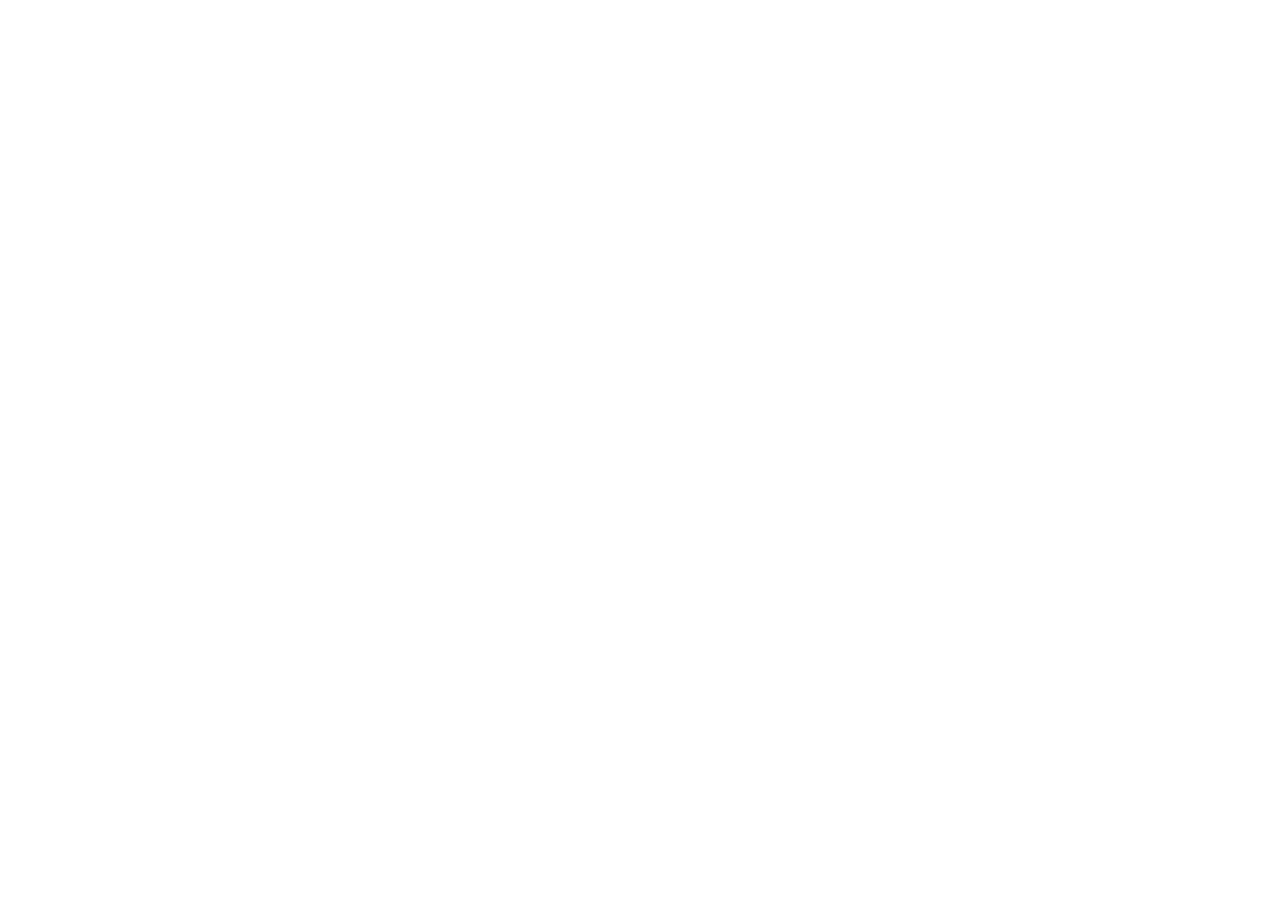
==== index.html @ d39ff7d3 "Files created" ====
<!DOCTYPE html>
<html lang="en">

<head>
    <meta charset="UTF-8">
    <meta name="viewport" content="width=device-width, initial-scale=1.0">
    <link rel="stylesheet" href="style.css">
    <title>Document</title>
</head>

<body>

    <script src="script.js"></script>
</body>

</html>
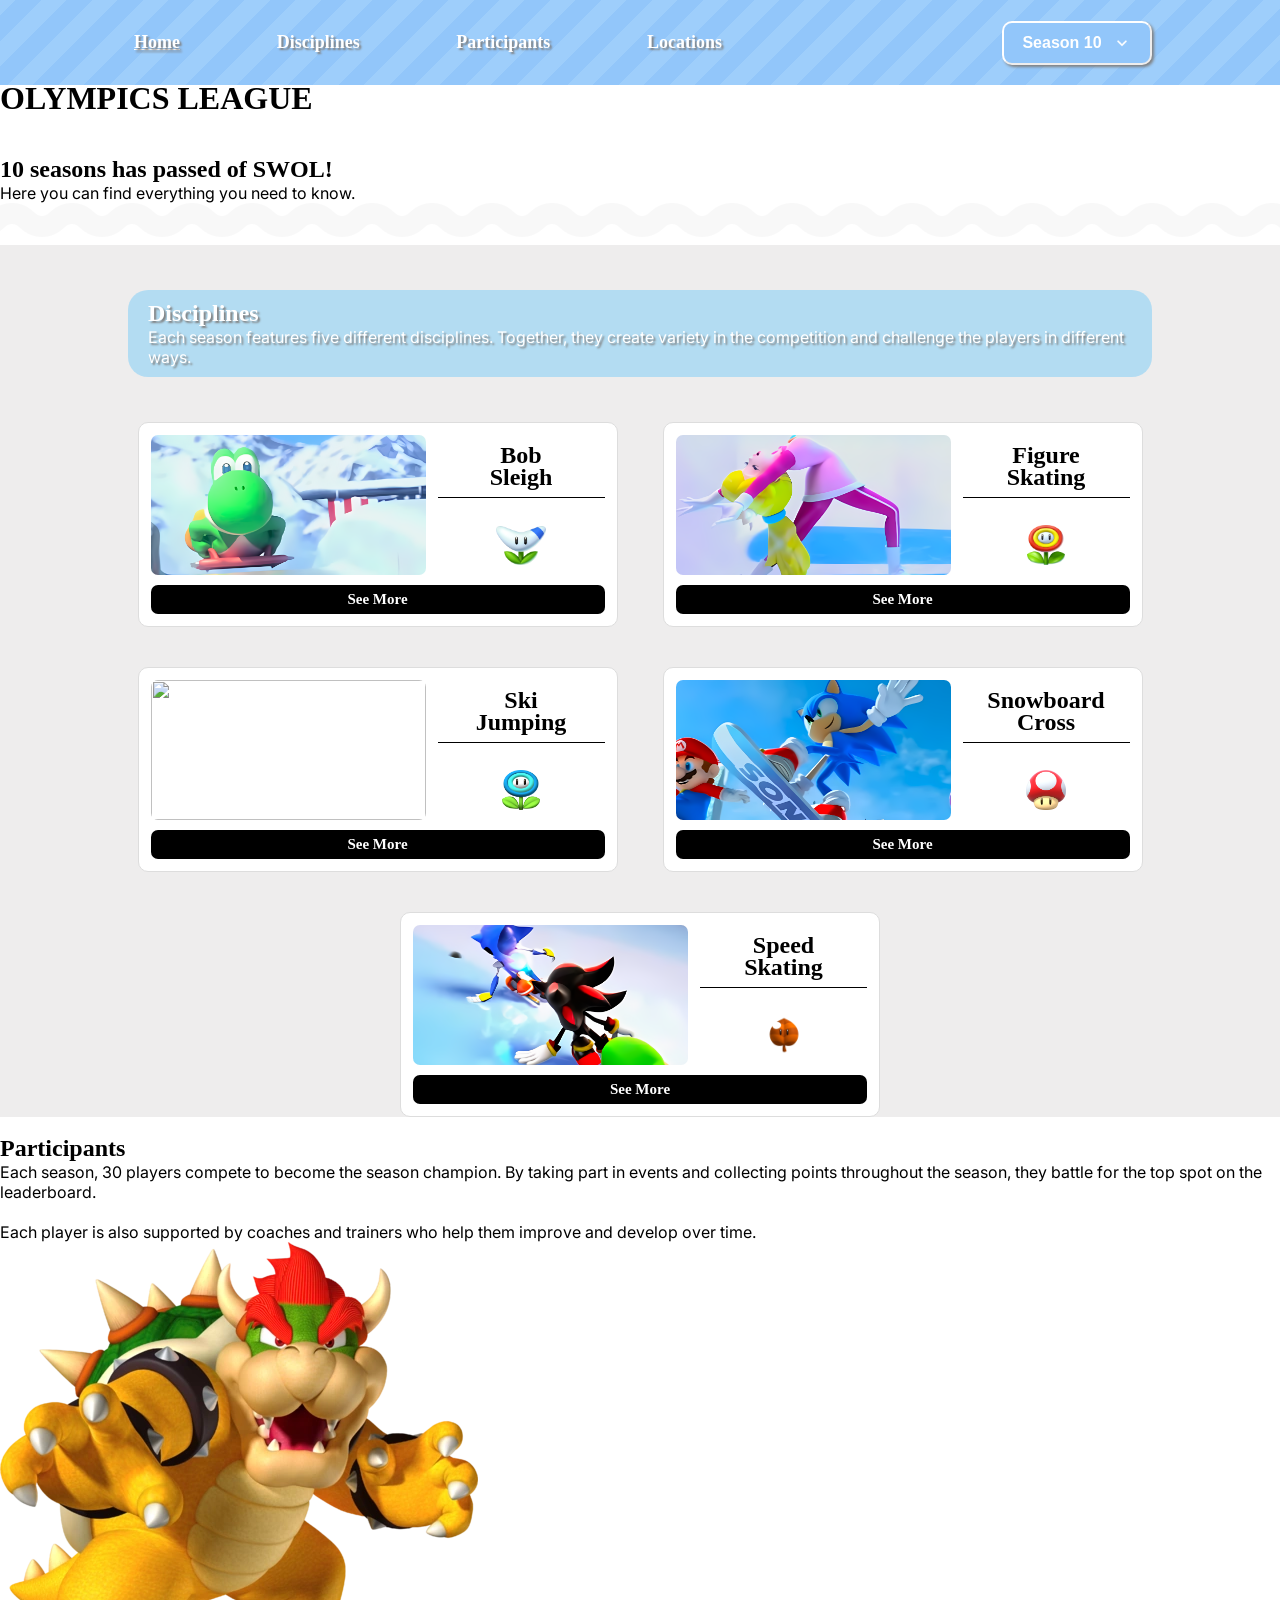
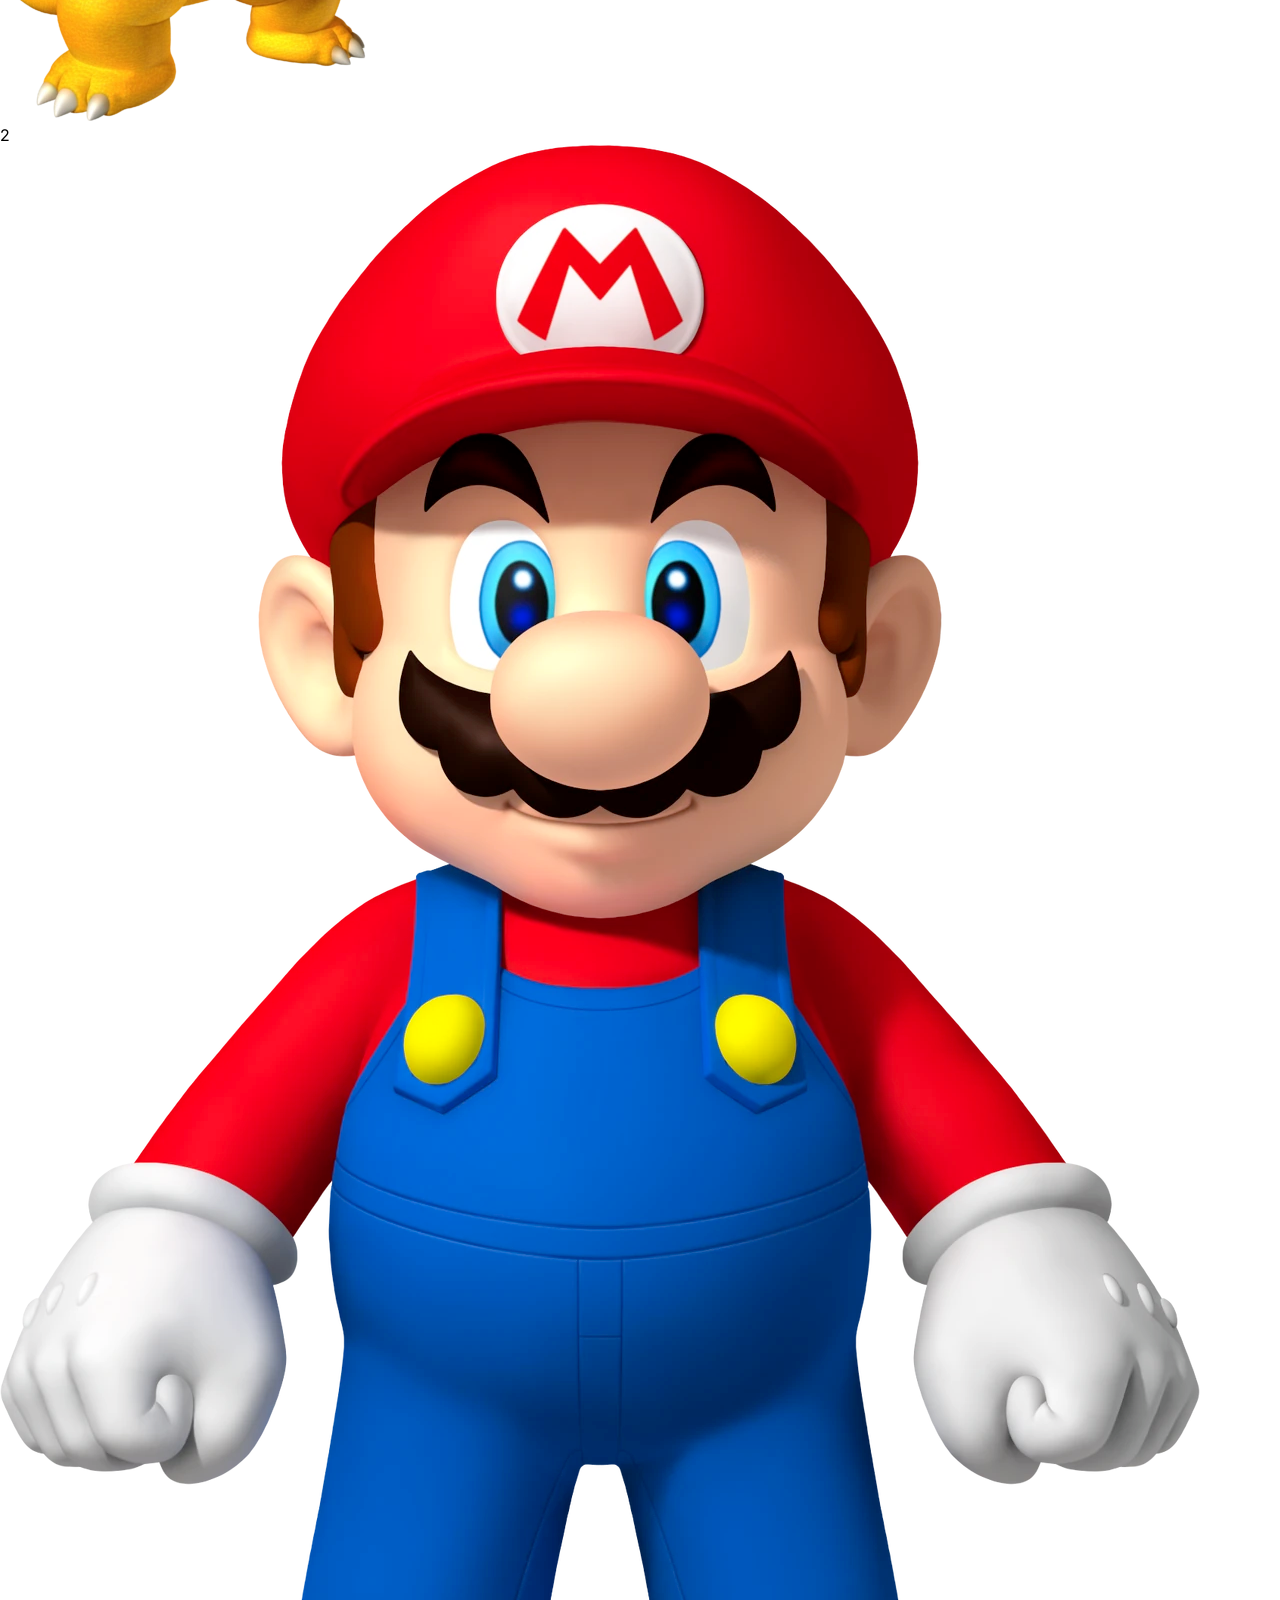
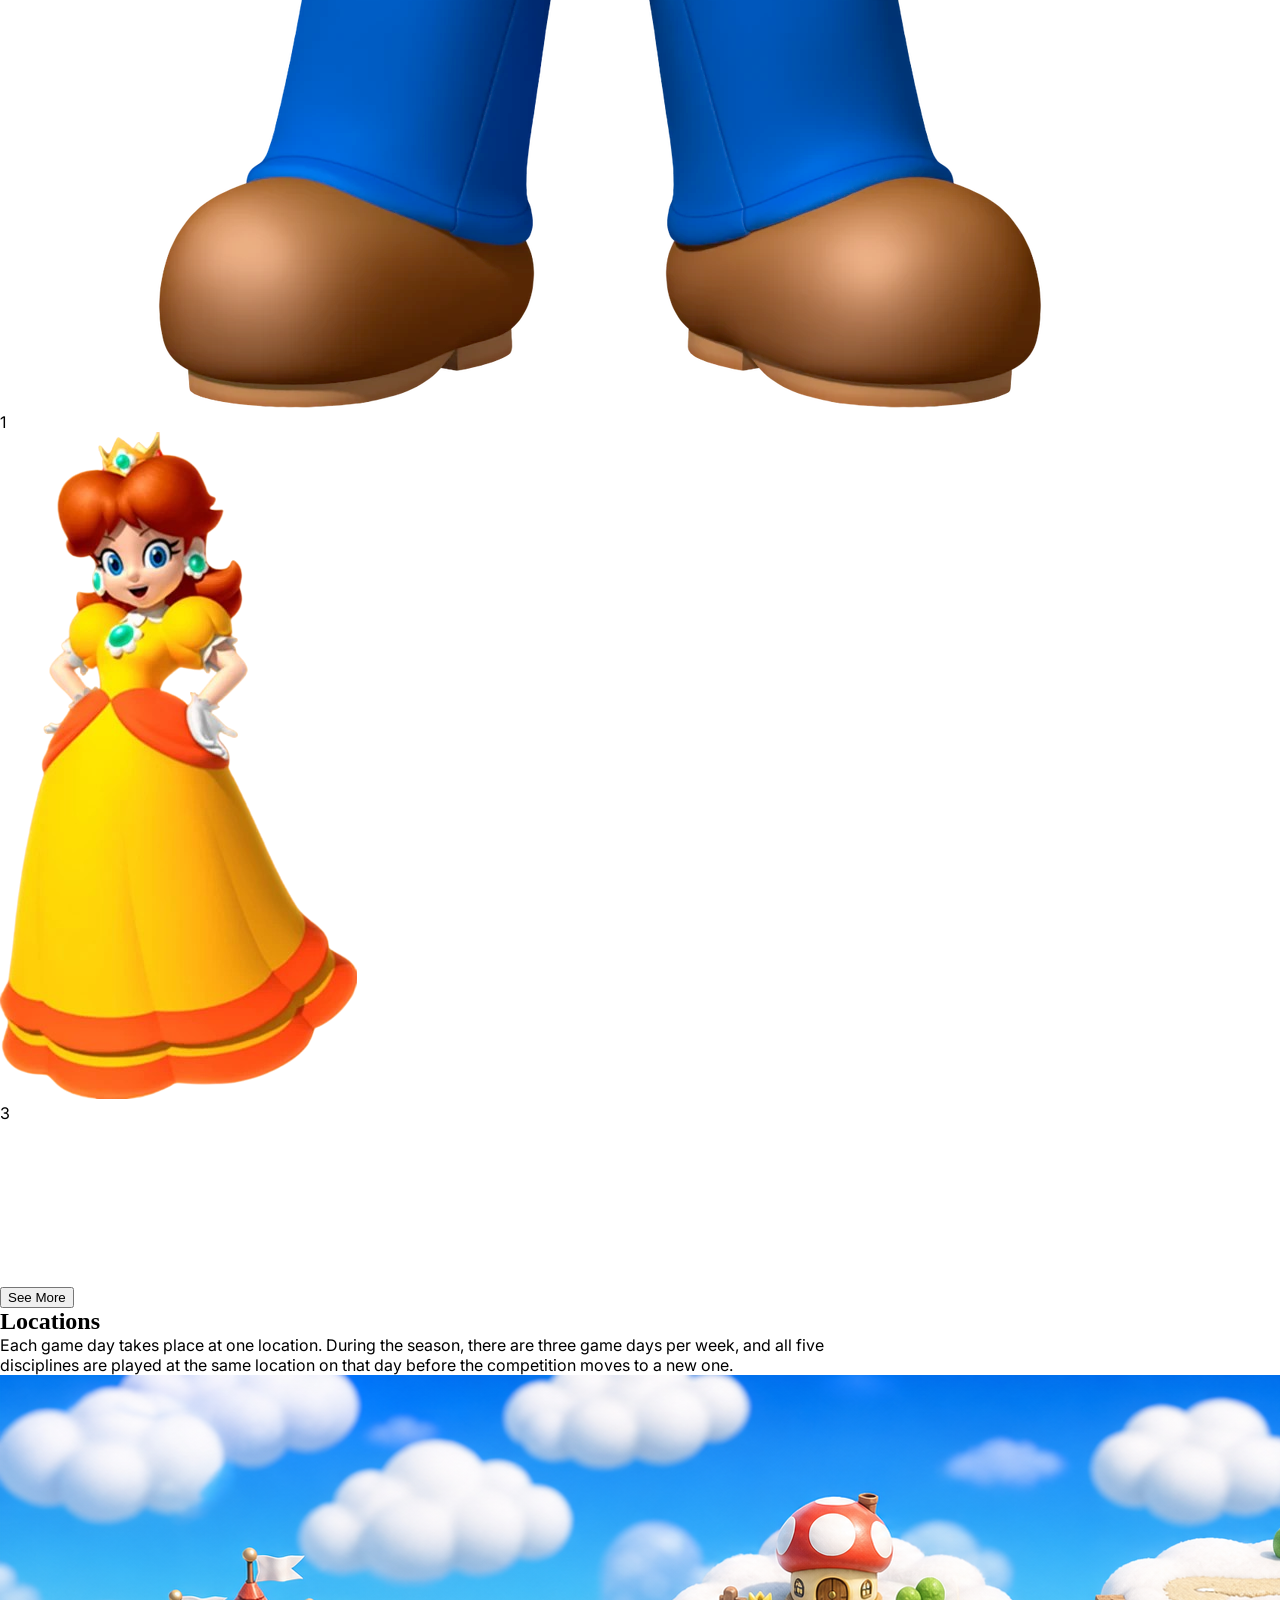
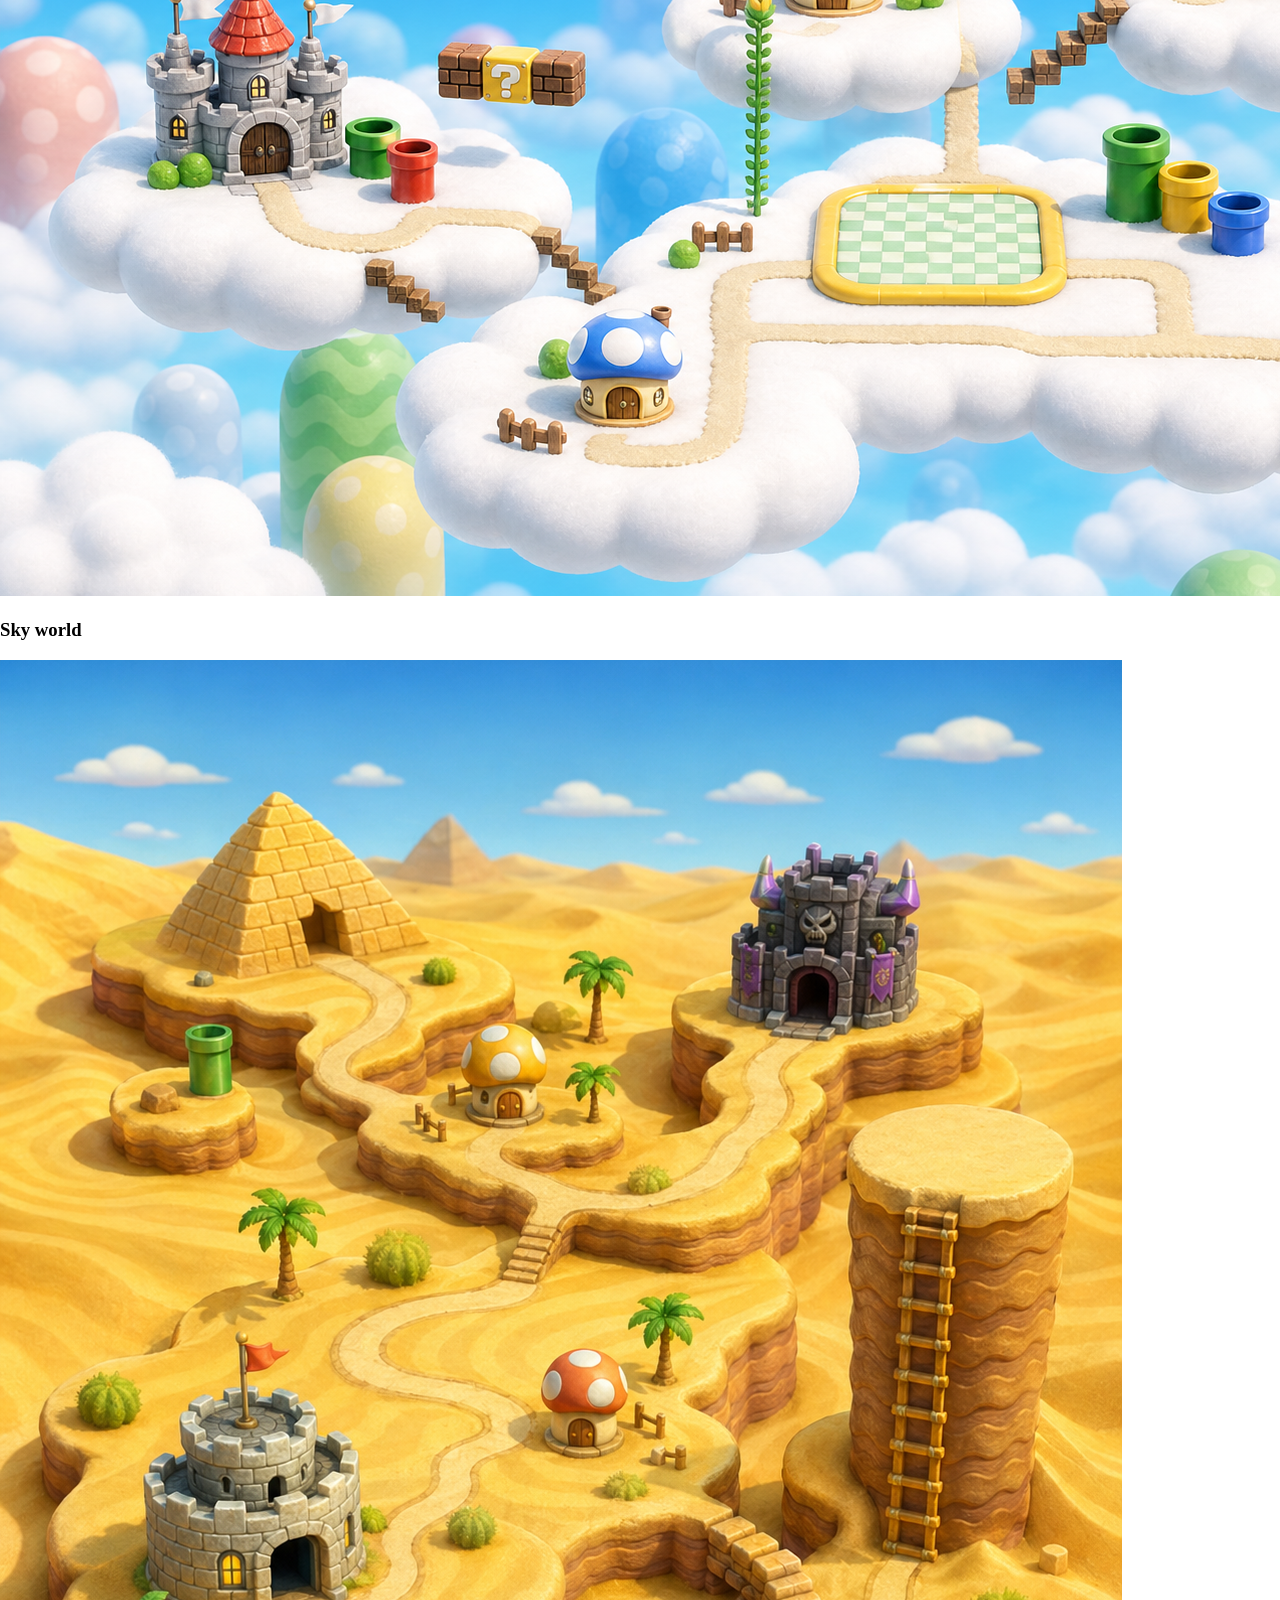
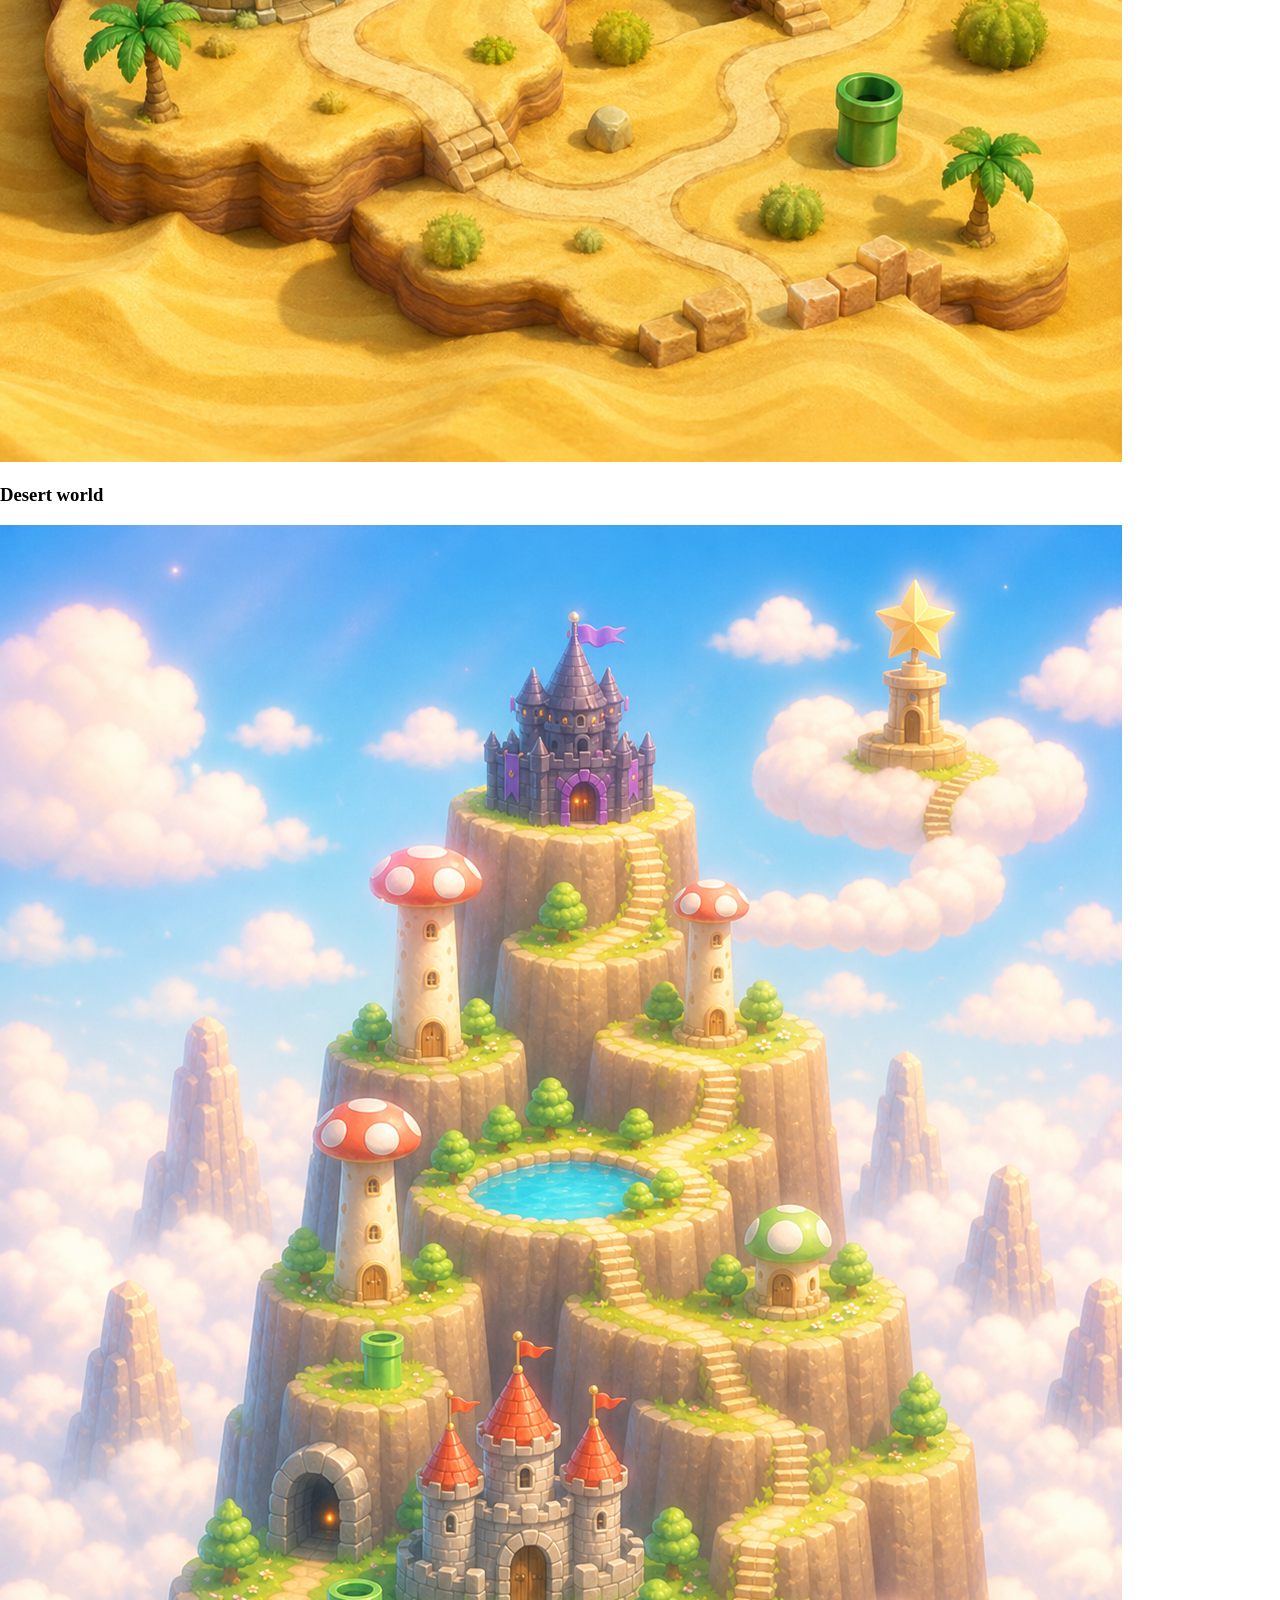
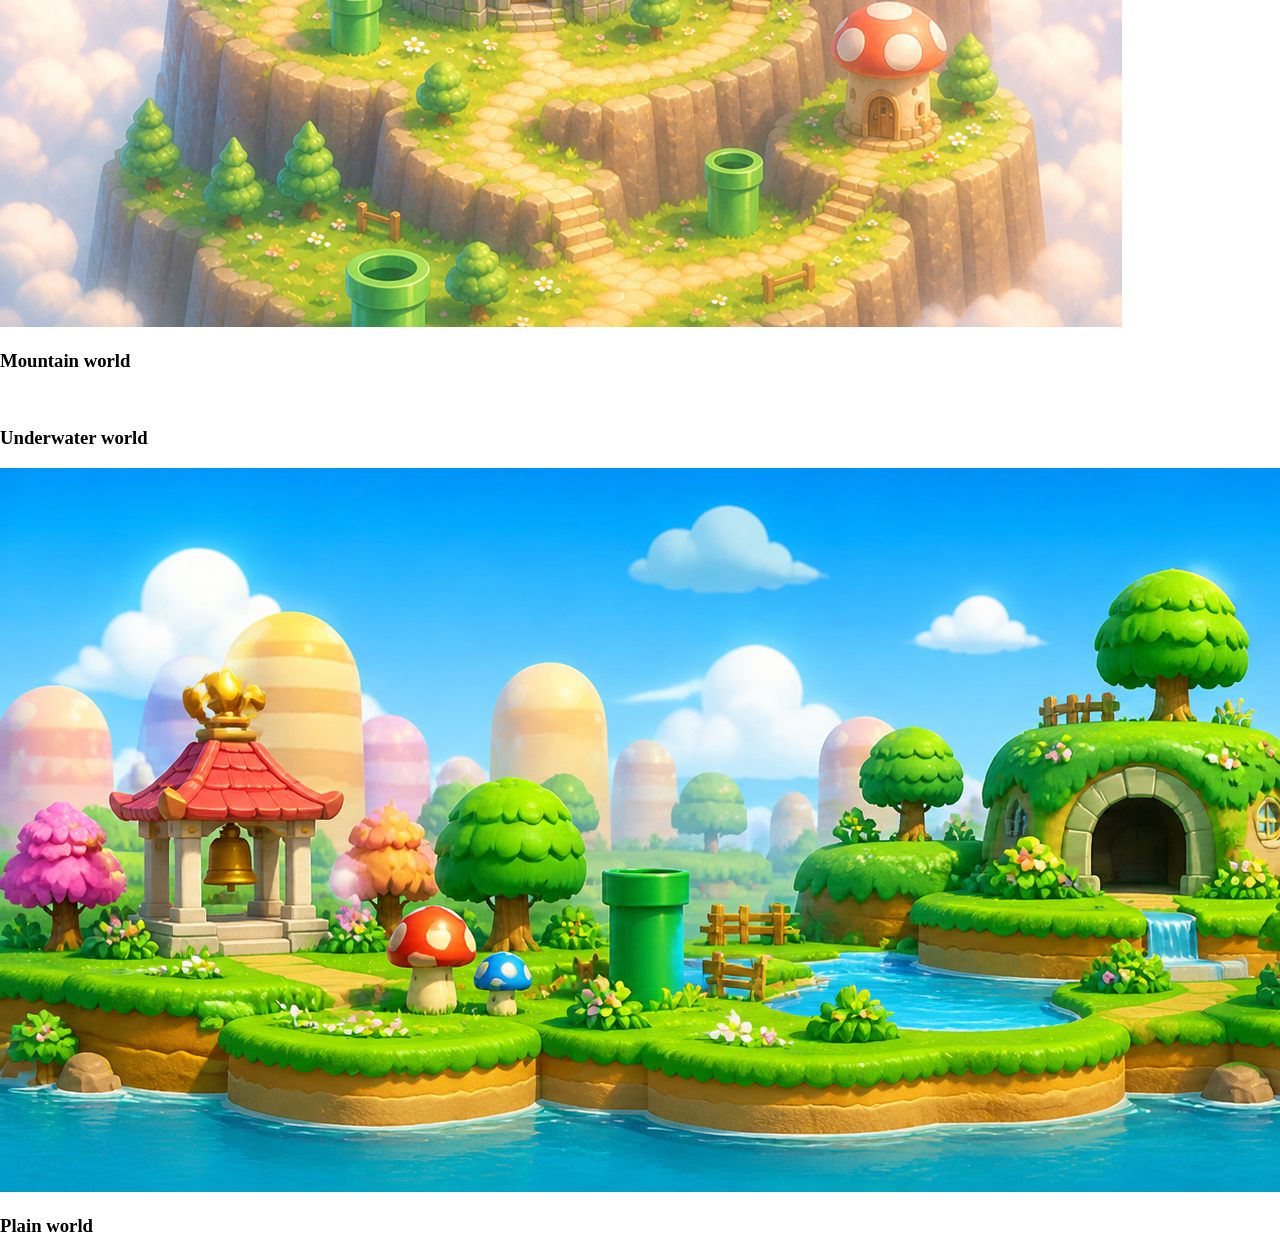
==== commit 0fba439e: "Updated main" ====
--- a/index.html
+++ b/index.html
@@ -1,16 +1,34 @@
-<!DOCTYPE html>
+<!doctype html>
 <html lang="en">
 
 <head>
-    <meta charset="UTF-8">
-    <meta name="viewport" content="width=device-width, initial-scale=1.0">
-    <link rel="stylesheet" href="style.css">
-    <title>Document</title>
+    <meta charset="UTF-8" />
+    <meta name="viewport" content="width=device-width, initial-scale=1.0" />
+    <link rel="stylesheet" href="Fonts/fonts.css" />
+    <link rel="stylesheet" href="CSS/styles.css" />
+    <link rel="stylesheet" href="CSS/locations.css" />
+    <link rel="stylesheet" href="CSS/participants.css" />
+    <link rel="stylesheet" href="CSS/discipline.css" />
+    <link rel="stylesheet" href="CSS/participantsList.css" />
+    <link rel="stylesheet" href="CSS/landingpage.css" />
+    <title>Mario Games</title>
 </head>
 
 <body>
+    <header></header>
+    <main>
 
-    <script src="script.js"></script>
+    </main>
+
+    <script src="d3.v7.min.js"></script>
+    <script src="dataset/dataset.v2.js"></script>
+    <script src="dataset/data.js"></script>
+    <script src="JS/diagrams.js"></script>
+    <script src="JS/index.js"></script>
+    <script src="JS/participants.js"></script>
+    <script src="JS/discipline.js"></script>
+    <script src="JS/location.js"></script>
+    <script src="JS/landing.js"></script>
 </body>
 
 </html>
--- a/Fonts/fonts.css
+++ b/Fonts/fonts.css
@@ -0,0 +1,15 @@
+/* Fonts */
+@font-face {
+    font-family: "catamaran";
+    src: url(../Fonts/Catamaran/Catamaran-VariableFont_wght.ttf);
+}
+
+@font-face {
+    font-family: "inter";
+    src: url(../Fonts/Inter/Inter-VariableFont_opsz\,wght.ttf);
+}
+
+@font-face {
+    font-family: "mario";
+    src: url(marioFont/Super\ Mario\ Bros..ttf);
+}
--- a/CSS/styles.css
+++ b/CSS/styles.css
@@ -0,0 +1,262 @@
+/* Home */
+body {
+    margin: 0;
+    padding-top: 85px;
+    box-sizing: border-box;
+    font-family: "catamaran";
+    box-sizing: border-box;
+}
+
+p {
+    margin: 0;
+    font-family: "inter";
+}
+
+h1 {
+    font-weight: 900;
+}
+
+h2 {
+    margin: 0;
+}
+
+header {
+    position: fixed;
+    top: 0;
+    left: 0;
+    z-index: 100;
+
+    display: flex;
+    justify-content: space-between;
+    align-items: center;
+    gap: 50px;
+
+    width: 100%;
+    height: 85px;
+    padding: 0 10vw 0 10vw;
+    box-sizing: border-box;
+}
+
+#navbar,
+#chooseSeason {
+    display: flex;
+}
+
+#navbar {
+    justify-content: space-between;
+    flex: 1;
+    max-width: 600px;
+    gap: 25px;
+}
+
+.navButton {
+    color: #fff;
+    font-size: 18px;
+    font-weight: 750;
+    font-family: "catamaran";
+
+    border: none;
+    background-color: transparent;
+    text-shadow: 2px 2px 2px grey;
+    cursor: pointer;
+}
+
+.navButton:hover {
+    color: #000;
+    font-size: 18px;
+    font-weight: 750;
+    font-family: "catamaran";
+
+    border: none;
+    background-color: transparent;
+    text-shadow: 2px 2px 2px grey;
+    cursor: pointer;
+}
+
+#seasonWrapper {
+    position: relative;
+}
+
+#chooseSeason {
+    justify-content: center;
+    align-items: center;
+    gap: 10px;
+    padding: 10px 15px;
+    width: 150px;
+
+    color: #fff;
+    font-size: 16px;
+    font-weight: 750;
+
+    border-top: 2px solid #fff;
+    border-left: 2px solid #fff;
+    border-bottom: 2px solid #eeeded;
+    border-right: 2px solid #eeeded;
+    border-radius: 10px;
+    box-shadow: 2px 2px 3px grey;
+
+    cursor: pointer;
+}
+
+#seasonArrow {
+    width: 20px;
+    height: 20px;
+    filter: brightness(0) invert(1);
+    transform: rotate(90deg);
+}
+
+#seasonArrow.open {
+    transform: rotate(-90deg);
+}
+
+#seasonDropdown {
+    display: none;
+    position: absolute;
+    top: 55px;
+    right: 0;
+
+    width: 100%;
+    font-weight: 600;
+
+    color: #fff;
+    border-top: 2px solid #fff;
+    border-left: 2px solid #fff;
+    border-bottom: 2px solid #eeeded;
+    border-right: 2px solid #eeeded;
+    box-sizing: border-box;
+    border-radius: 10px;
+    box-shadow: 2px 2px 3px grey;
+
+    z-index: 10;
+}
+
+#seasonDropdown p {
+    margin: 0;
+    padding: 8px 15px;
+    cursor: pointer;
+    white-space: nowrap;
+}
+
+#seasonDropdown p:hover {
+    background-color: rgba(255, 255, 255, 0.78);
+    color: #000;
+}
+
+#seasonDropdown.show {
+    display: block;
+}
+
+
+
+
+
+
+
+
+
+/* Disciplines */
+#disciplines {
+    background-color: #eeeded;
+    padding: 5vh 0 0 0;
+}
+
+#disciplinesIntro {
+    margin: 0 10vw 0 10vw;
+    border-radius: 20px;
+    padding: 10px 20px;
+
+    background-color: rgba(123, 204, 248, 0.5);
+    color: #fff;
+    text-shadow: 2px 2px 2px grey;
+}
+
+#disciplinesAllBoxes {
+    margin: 5vh 10vw 0 10vw;
+
+    display: flex;
+    flex-wrap: wrap;
+    justify-content: center;
+    gap: 40px 45px;
+
+    background-color: transparent;
+}
+
+.disciplinesBoxes {
+    flex: 0 1 480px;
+    padding: 12px;
+
+    background-color: #fff;
+    color: #000;
+    text-shadow: none;
+
+    border: 1px solid #dddddd;
+    border-radius: 10px;
+
+    display: flex;
+    flex-direction: column;
+    gap: 10px;
+
+    box-sizing: border-box;
+}
+
+.disciplinesBoxes>div {
+    display: flex;
+    gap: 12px;
+}
+
+.disciplinesBoxes>div>img {
+    width: 275px;
+    height: 140px;
+    object-fit: cover;
+    border-radius: 7px;
+}
+
+.disciplinesBoxesText {
+    flex: 1;
+
+    display: flex;
+    flex-direction: column;
+    align-items: center;
+    justify-content: space-between;
+
+    text-align: center;
+}
+
+.disciplinesBoxesText h2 {
+    font-size: 24px;
+    line-height: 0.9;
+    color: #000;
+    text-shadow: none;
+
+    border-bottom: 1px solid #000;
+    padding: 10px 0 8px 0;
+    width: 100%;
+}
+
+.disciplinesBoxesText img {
+    width: 50px;
+    height: 50px;
+    object-fit: contain;
+    padding: 0 0 10px 0;
+}
+
+.disciplinesBoxes button {
+    width: 100%;
+    padding: 6px 0;
+
+    background-color: #000;
+    color: #fff;
+
+    border: none;
+    border-radius: 7px;
+
+    font-family: "catamaran";
+    font-size: 15px;
+    font-weight: 750;
+
+    cursor: pointer;
+}
+
+
+
+/* Participants */
--- a/CSS/discipline.css
+++ b/CSS/discipline.css
@@ -0,0 +1,201 @@
+* {
+  box-sizing: border-box;
+}
+
+body {
+  overflow-x: hidden;
+  margin: 0;
+  padding: 0;
+}
+
+#sport_page_box {
+  position: relative;
+}
+
+#sport_page_backgroundPicture {
+  background-size: cover;
+  /* min-height: 75vh; */
+  height: 500px;
+  width: 100%;
+}
+
+#sport_page_whiteBackground {
+  /*  min-height: 75vh; */
+  height: 500px;
+  width: 100%;
+
+  display: flex;
+  flex-direction: column;
+  align-items: center;
+  justify-content: center;
+
+  padding-bottom: 100px;
+  background-color: rgb(255, 255, 255, 0.7);
+}
+
+#sport_page_title {
+<<<<<<< Updated upstream
+  color: #000;
+  text-align: center;
+  text-shadow: 0 4px 4px rgba(0, 0, 0, 0.25);
+  margin-top: 0;
+=======
+    color: #000;
+    text-align: center;
+    text-shadow: 0 4px 4px rgba(0, 0, 0, 0.25);
+    margin: 0;
+}
+
+#sport_page_titleRow {
+    width: 520px;
+    max-width: 90%;
+
+    display: grid;
+    grid-template-columns: 50px 1fr 50px;
+    align-items: center;
+    column-gap: 18px;
+}
+
+.sport_page_sportArrow {
+    width: 50px;
+    height: 50px;
+    flex: 0 0 auto;
+    cursor: pointer;
+    filter: brightness(0);
+>>>>>>> Stashed changes
+}
+
+#sport_page_text {
+  color: #000;
+  width: 80%;
+  text-shadow: 0 4px 4px rgba(0, 0, 0, 0.25);
+}
+
+.back_track {
+  height: 10vh;
+  width: 100%;
+
+  display: flex;
+  align-items: center;
+  justify-content: flex-start;
+  margin-left: 50px;
+}
+
+#sport_page_carusel_wrapper {
+  width: 100%;
+  height: 90vh;
+  overflow: hidden;
+  position: absolute;
+  z-index: 5;
+  top: 60vh;
+  margin-top: clamp(-155px, -12vw, -60px);
+  padding-top: 116px;
+}
+
+#sport_page_carusel_box {
+  transform: rotate(-10deg);
+  height: 50vh;
+  width: 150%;
+  background-color: #5a9ae1;
+
+  display: flex;
+  justify-content: center;
+  align-items: center;
+
+  margin-left: -25%;
+}
+
+#sport_page_carusel {
+  height: 90%;
+  width: 100%;
+  background-color: #5a9ae1;
+  border-top: 10px dotted white;
+  border-bottom: 10px dotted white;
+  overflow: hidden;
+  display: flex;
+  align-items: center;
+}
+
+#sport_page_carusel_track {
+  display: flex;
+  gap: 10px;
+  align-items: center;
+  height: 100%;
+
+  animation: carouselMove 25s linear infinite;
+}
+
+@keyframes carouselMove {
+  from {
+    transform: translateX(-50%);
+  }
+
+  to {
+    transform: translateX(0);
+  }
+}
+
+.sport_page_carusel_pictures {
+  background-size: cover;
+  background-position: center;
+  background-repeat: no-repeat;
+
+  height: 90%;
+  width: 550px;
+  flex: 0 0 550px;
+  border-radius: 10px;
+}
+
+#sport_page_skillsBackground {
+  background-color: #84c9ff;
+  display: flex;
+  justify-content: center;
+}
+
+#sport_page_skillBox {
+  margin-top: 400px;
+  margin-bottom: 200px;
+  width: 80%;
+}
+
+#sport_page_skillset {
+  color: #fff;
+  text-shadow: 0 4px 4px rgba(0, 0, 0, 0.25);
+}
+
+#sport_page_skillset_text {
+  color: #fff;
+  text-shadow: 0 4px 4px rgba(0, 0, 0, 0.25);
+}
+
+#sport_page_rankingbox {
+  background-image: url("../images/backgrounds/whiteGreyBackground.png");
+  background-size: cover;
+  background-position: center;
+  background-repeat: no-repeat;
+
+  min-height: 90vh;
+
+  display: flex;
+  flex-direction: column;
+  align-items: center;
+}
+
+#sport_page_ranking_title {
+  color: #000;
+  text-align: center;
+  text-shadow: 0 4px 4px rgba(0, 0, 0, 0.25);
+  margin-top: 50px;
+}
+
+#sport_page_rankings {
+<<<<<<< Updated upstream
+  display: flex;
+  flex-direction: column;
+  align-items: center;
+=======
+    display: flex;
+    flex-direction: column;
+    align-items: center;
+>>>>>>> Stashed changes
+}
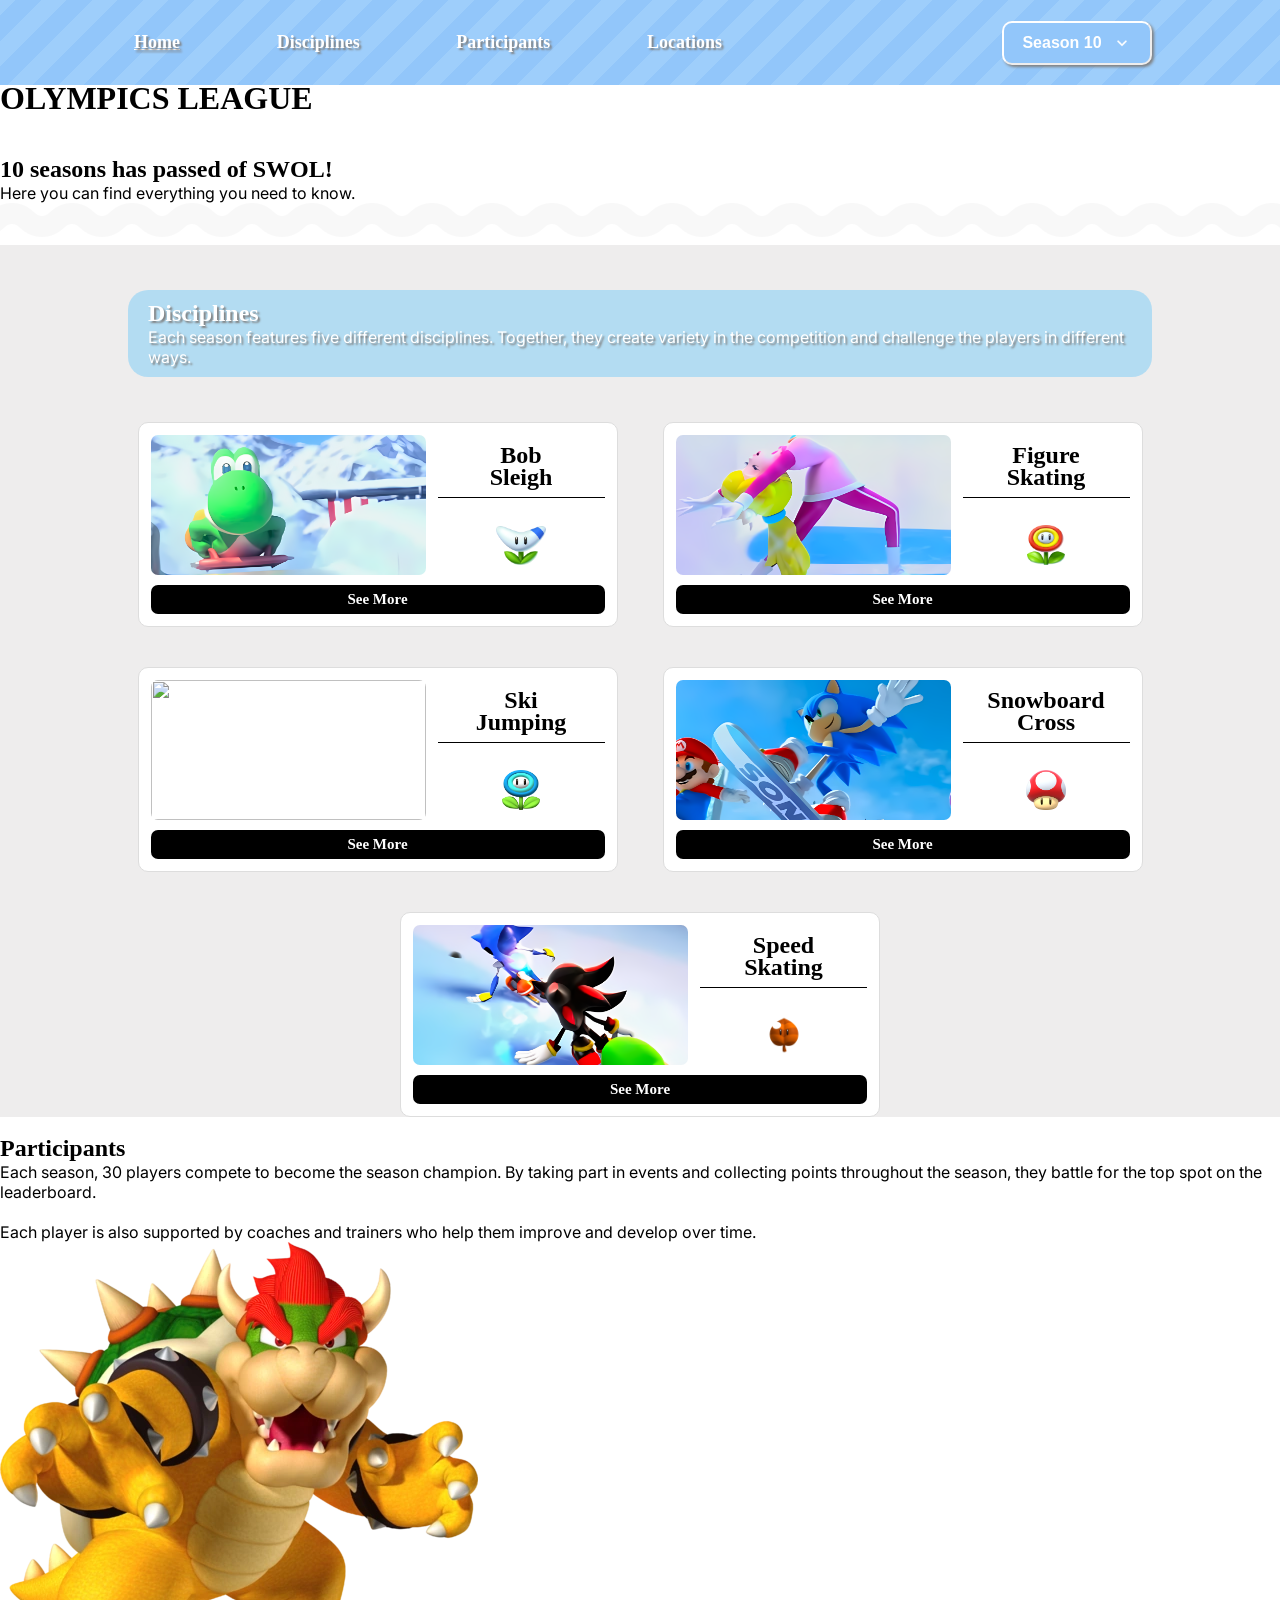
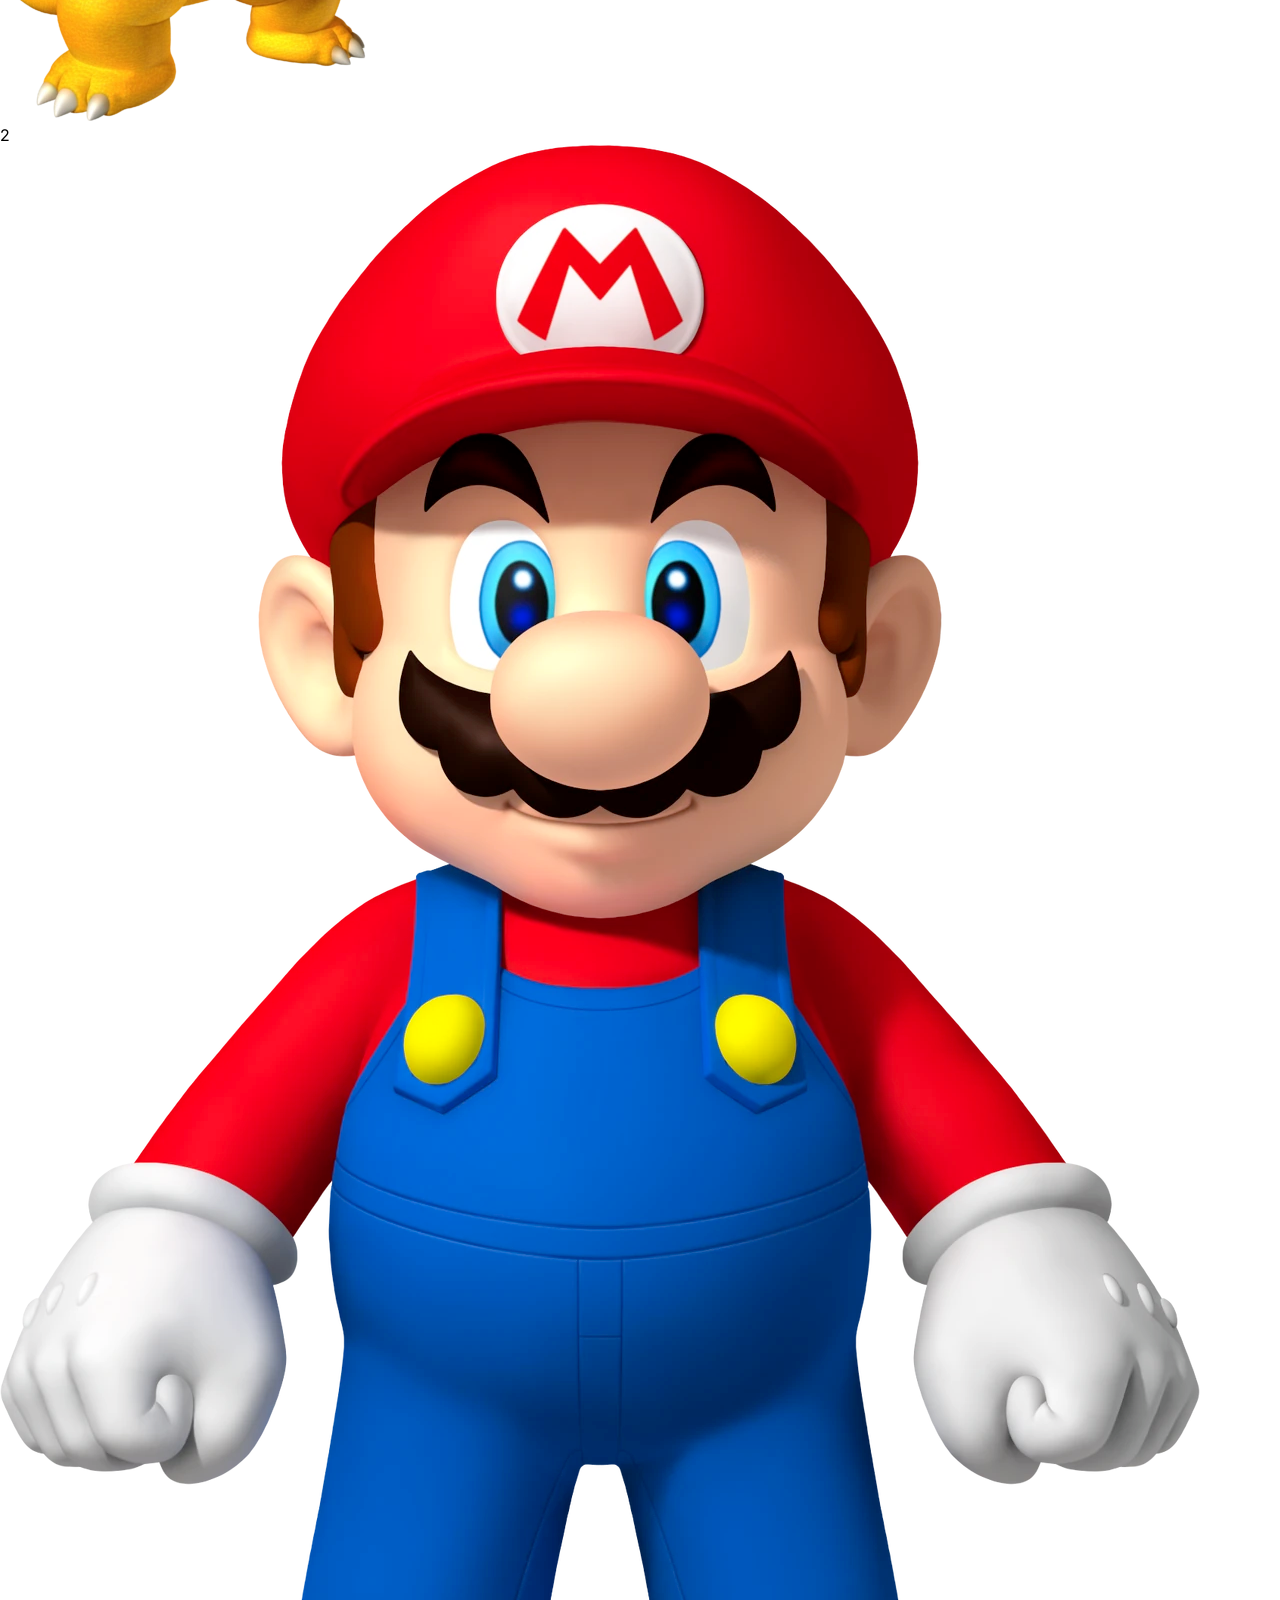
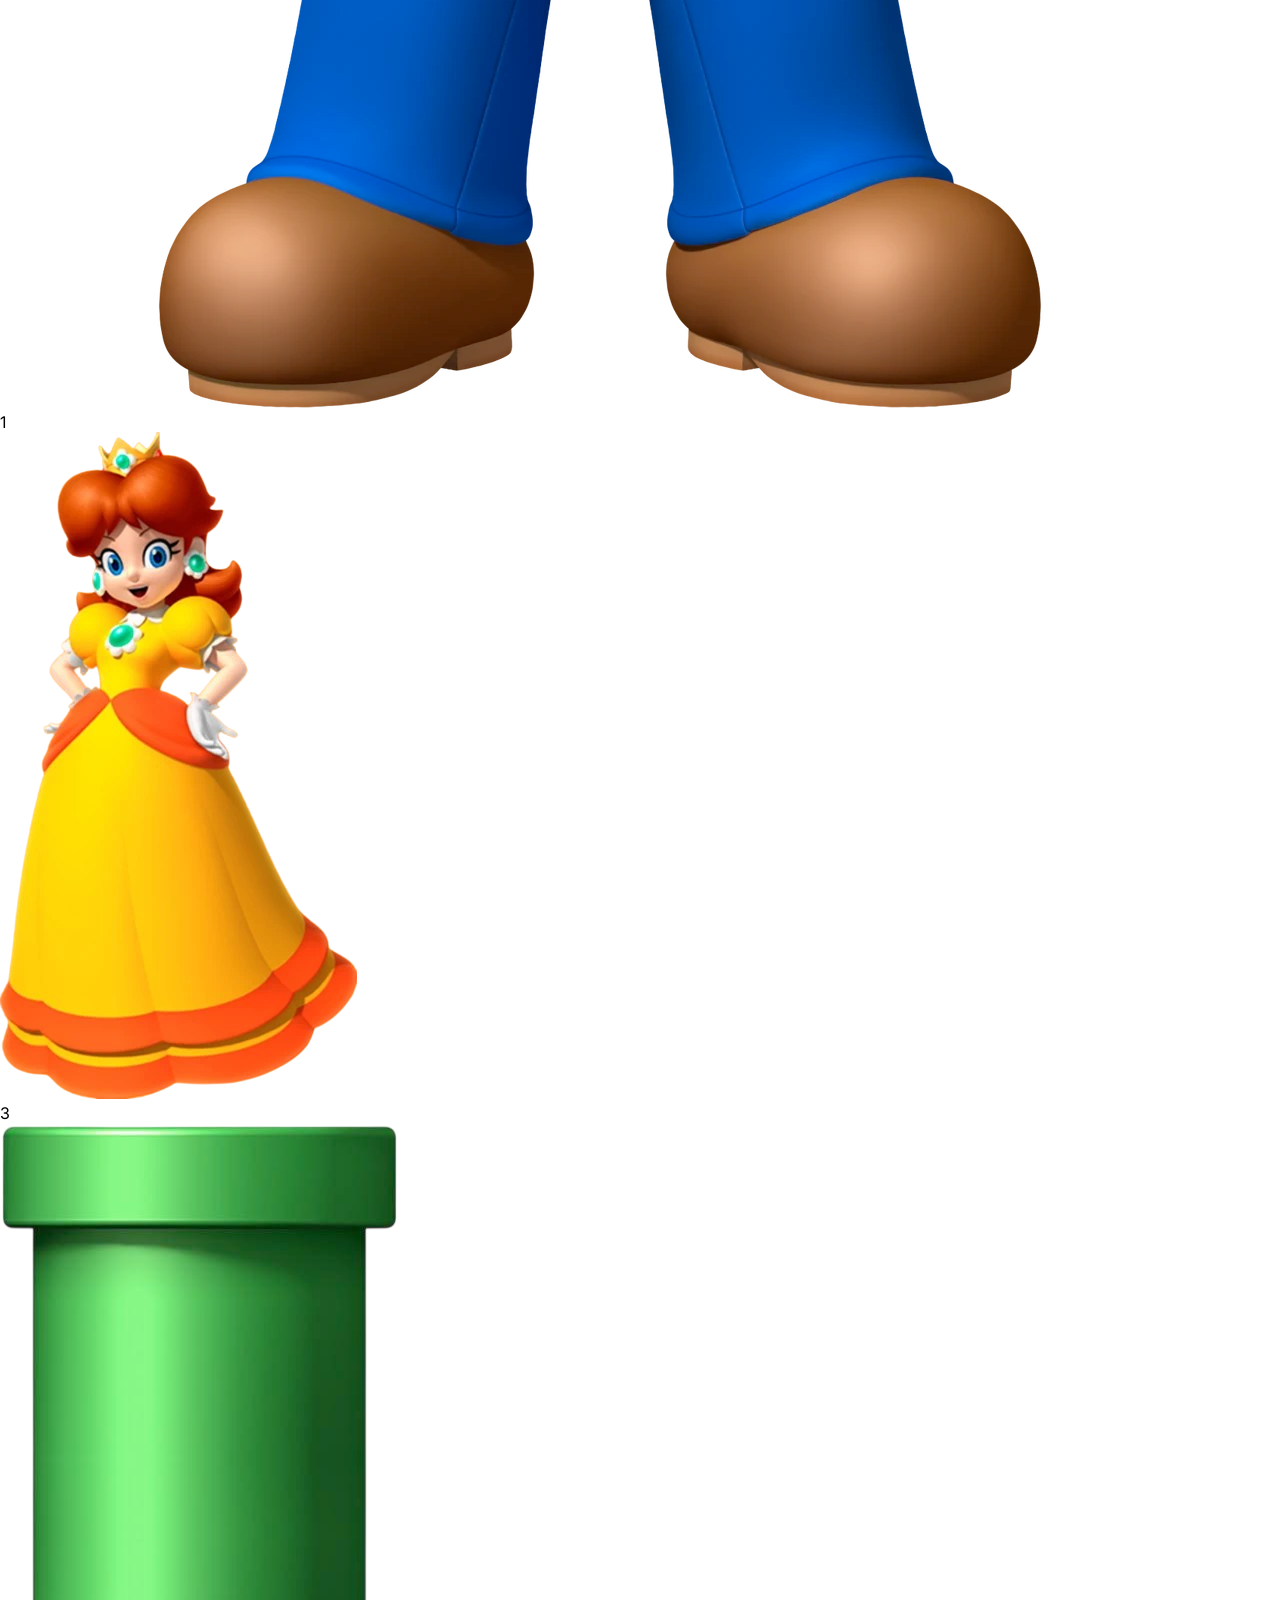
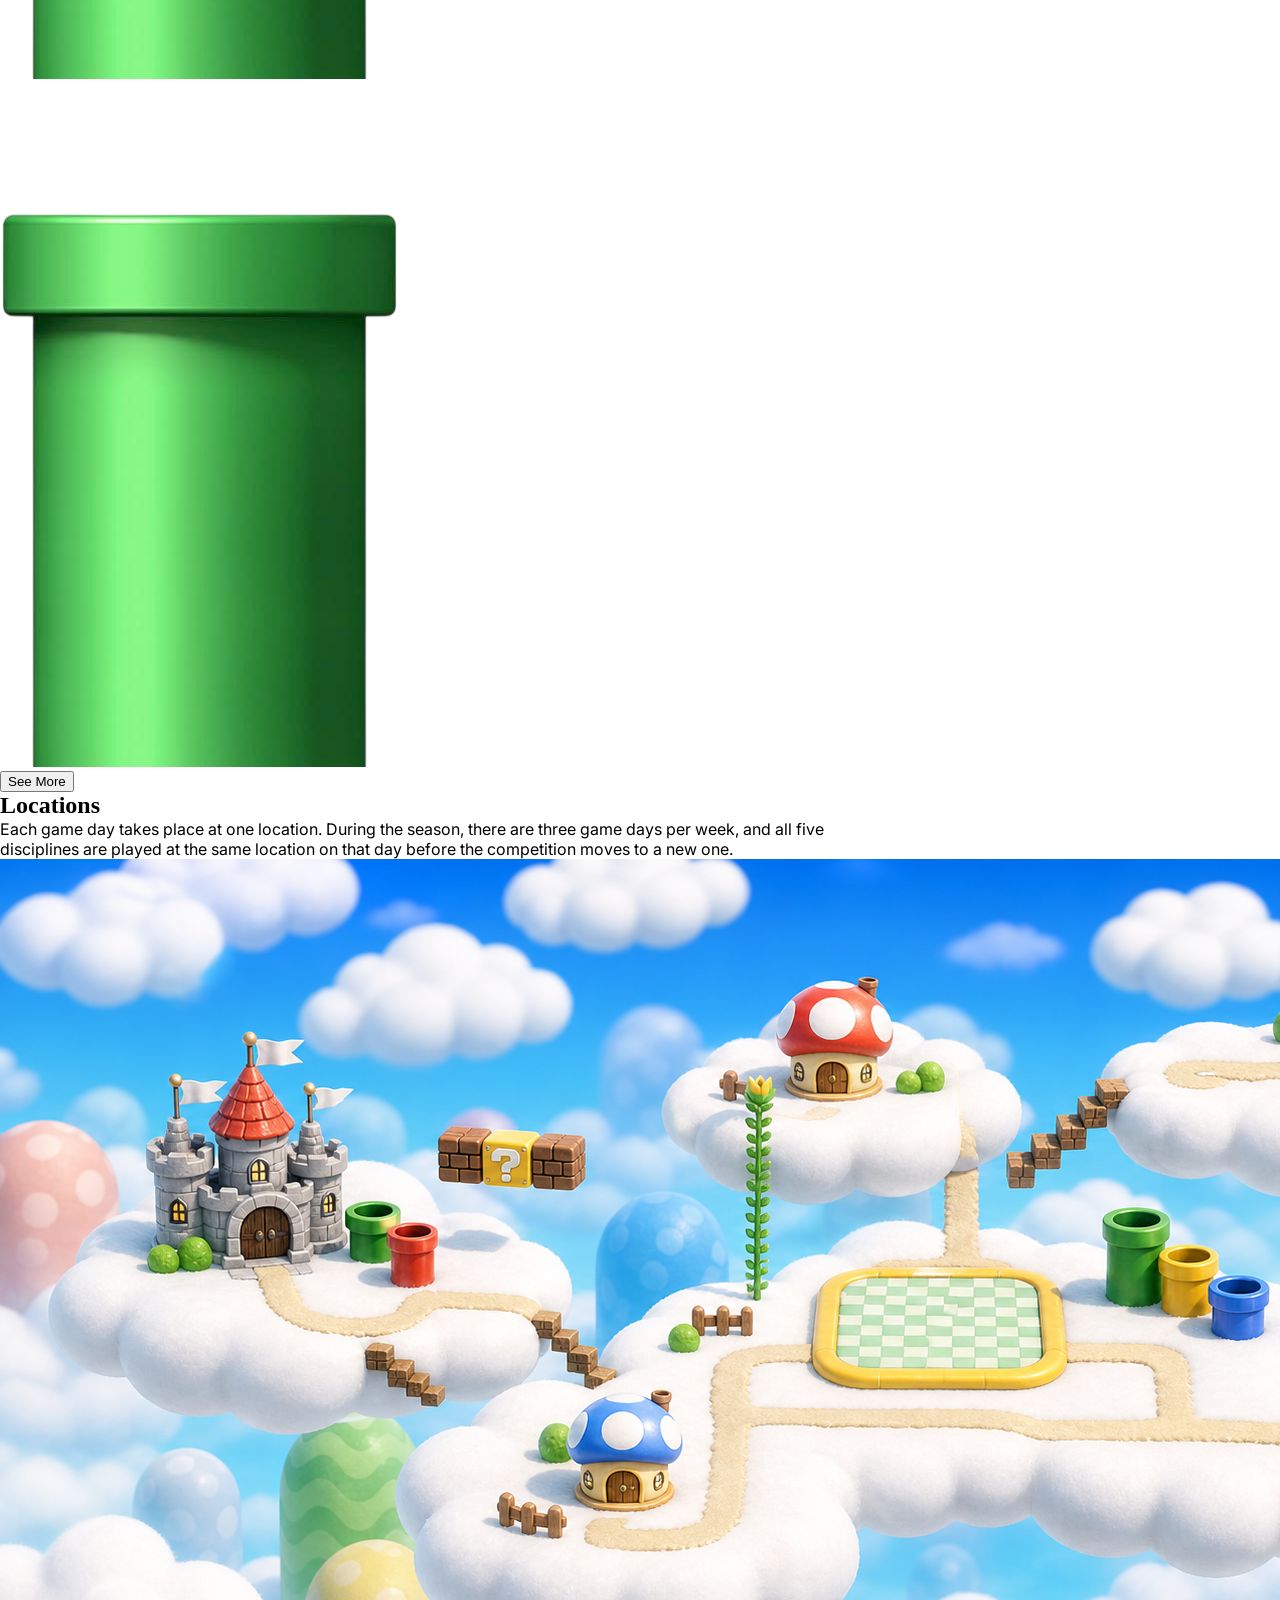
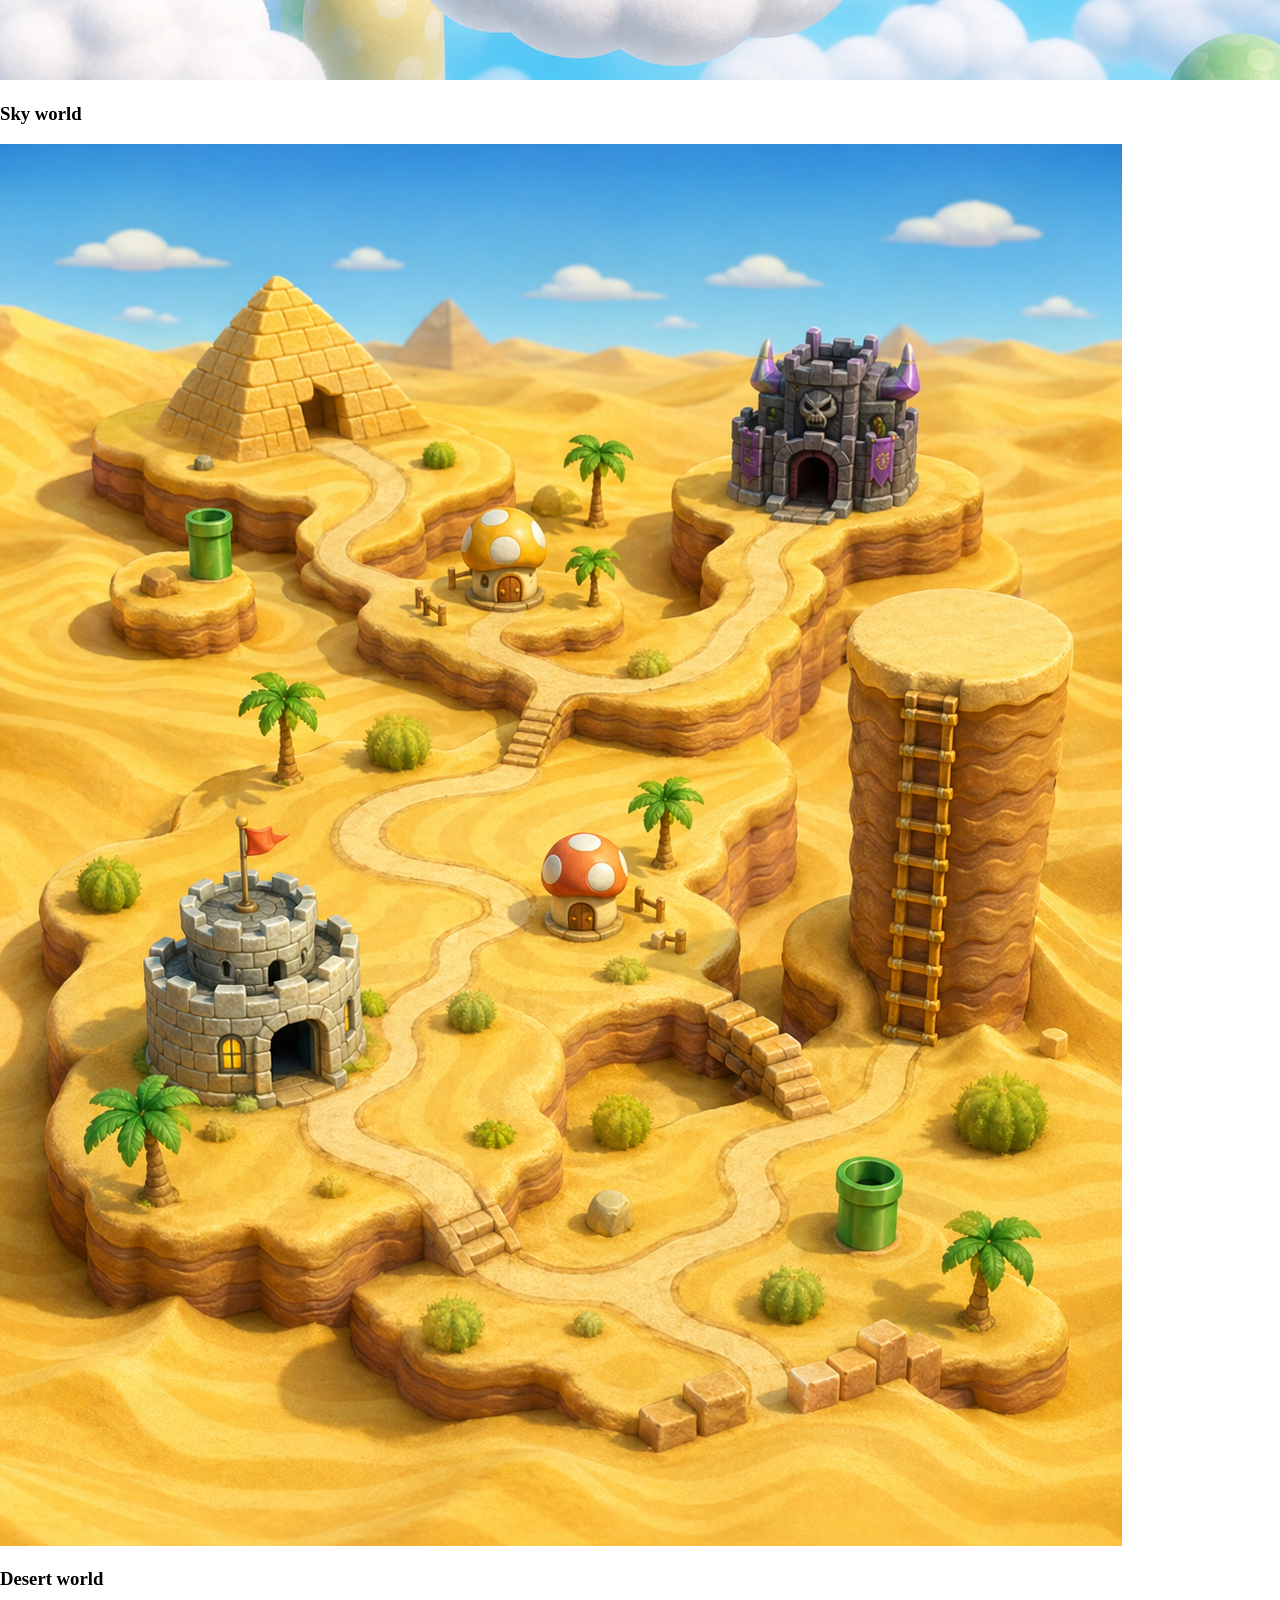
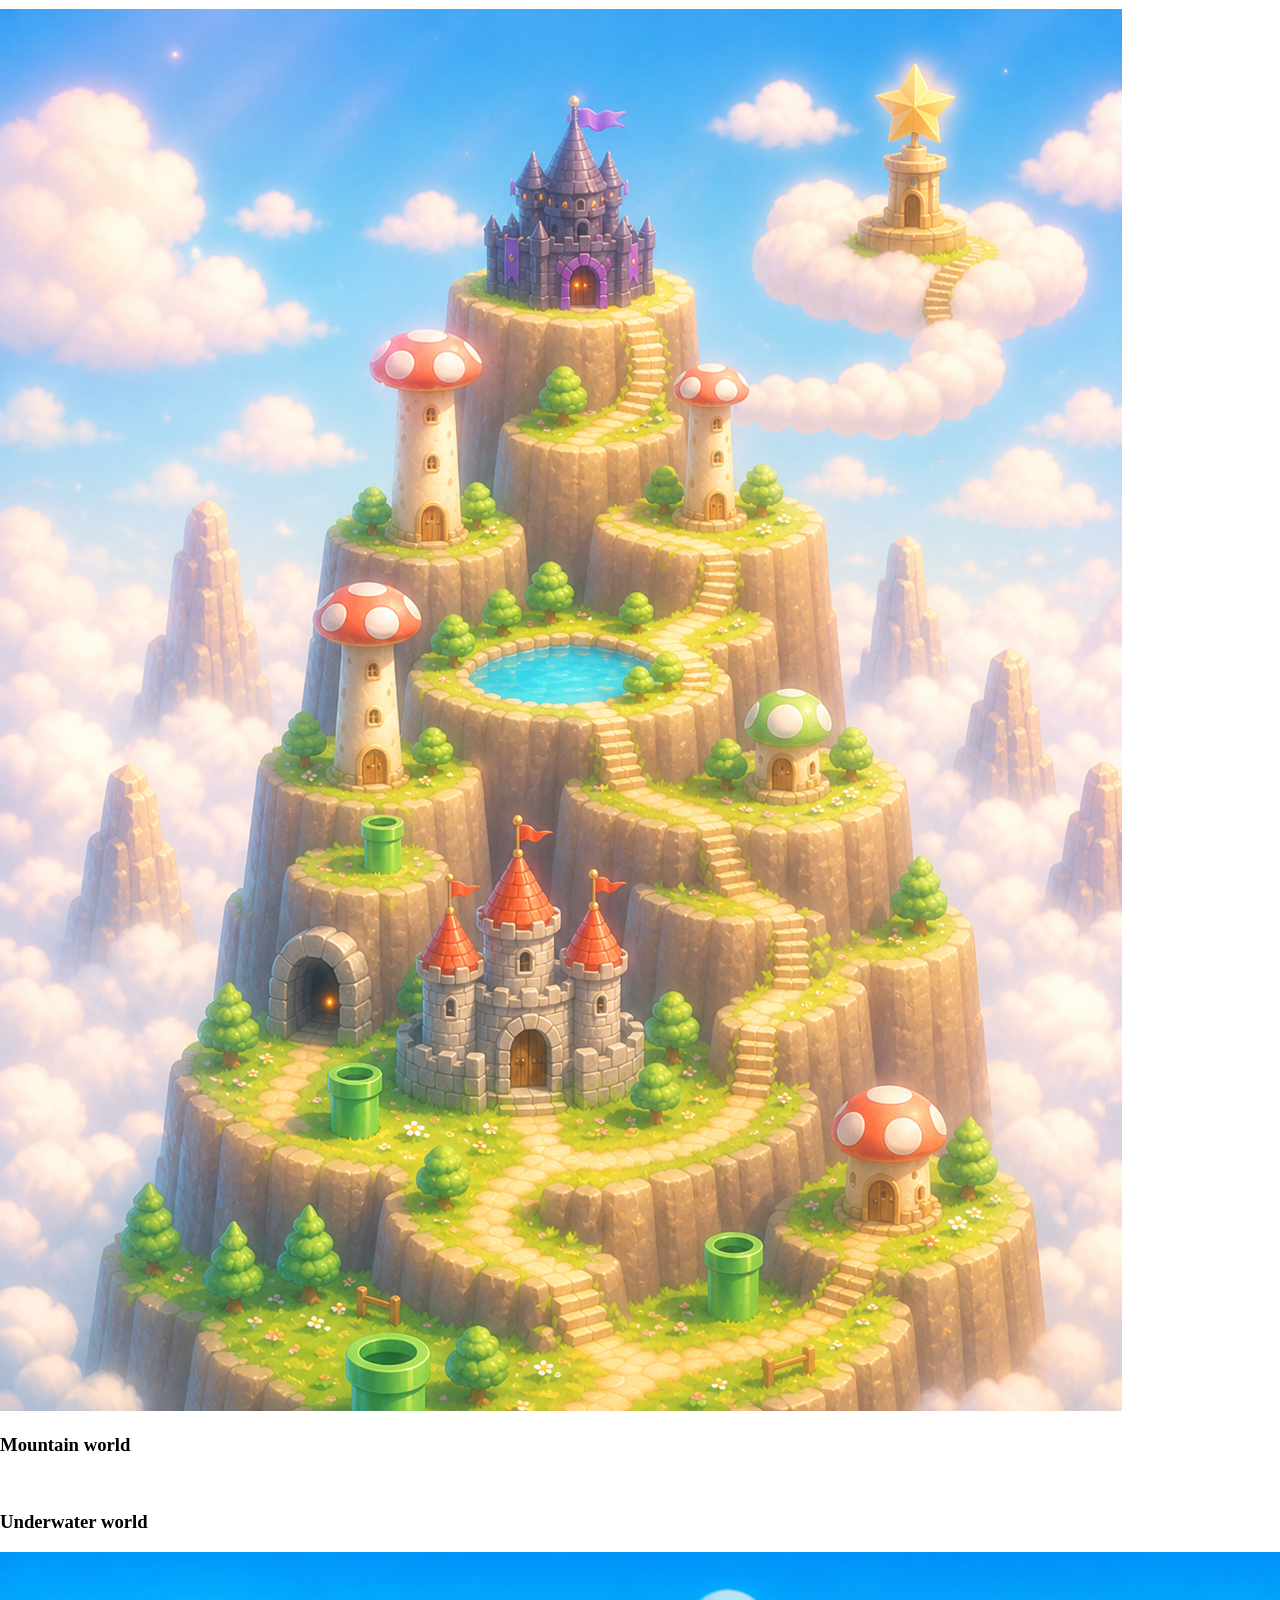
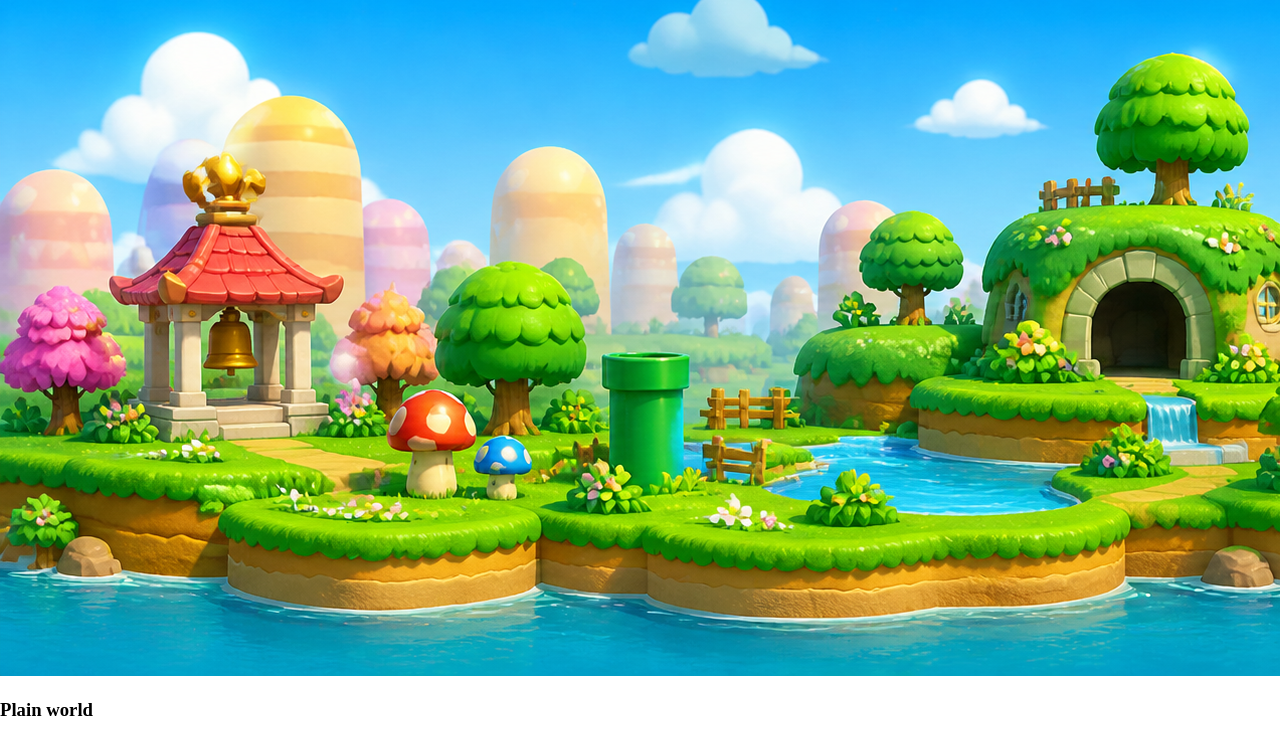
==== commit 2c8e13da: "." ====
--- a/index.html
+++ b/index.html
@@ -1,7 +1,6 @@
 <!doctype html>
 <html lang="en">
-
-<head>
+  <head>
     <meta charset="UTF-8" />
     <meta name="viewport" content="width=device-width, initial-scale=1.0" />
     <link rel="stylesheet" href="Fonts/fonts.css" />
@@ -12,23 +11,20 @@
     <link rel="stylesheet" href="CSS/participantsList.css" />
     <link rel="stylesheet" href="CSS/landingpage.css" />
     <title>Mario Games</title>
-</head>
+  </head>
 
-<body>
+  <body>
     <header></header>
-    <main>
-
-    </main>
+    <main></main>
 
     <script src="d3.v7.min.js"></script>
     <script src="dataset/dataset.v2.js"></script>
     <script src="dataset/data.js"></script>
     <script src="JS/diagrams.js"></script>
-    <script src="JS/index.js"></script>
     <script src="JS/participants.js"></script>
     <script src="JS/discipline.js"></script>
     <script src="JS/location.js"></script>
     <script src="JS/landing.js"></script>
-</body>
-
-</html>+    <script src="JS/index.js"></script>
+  </body>
+</html>
